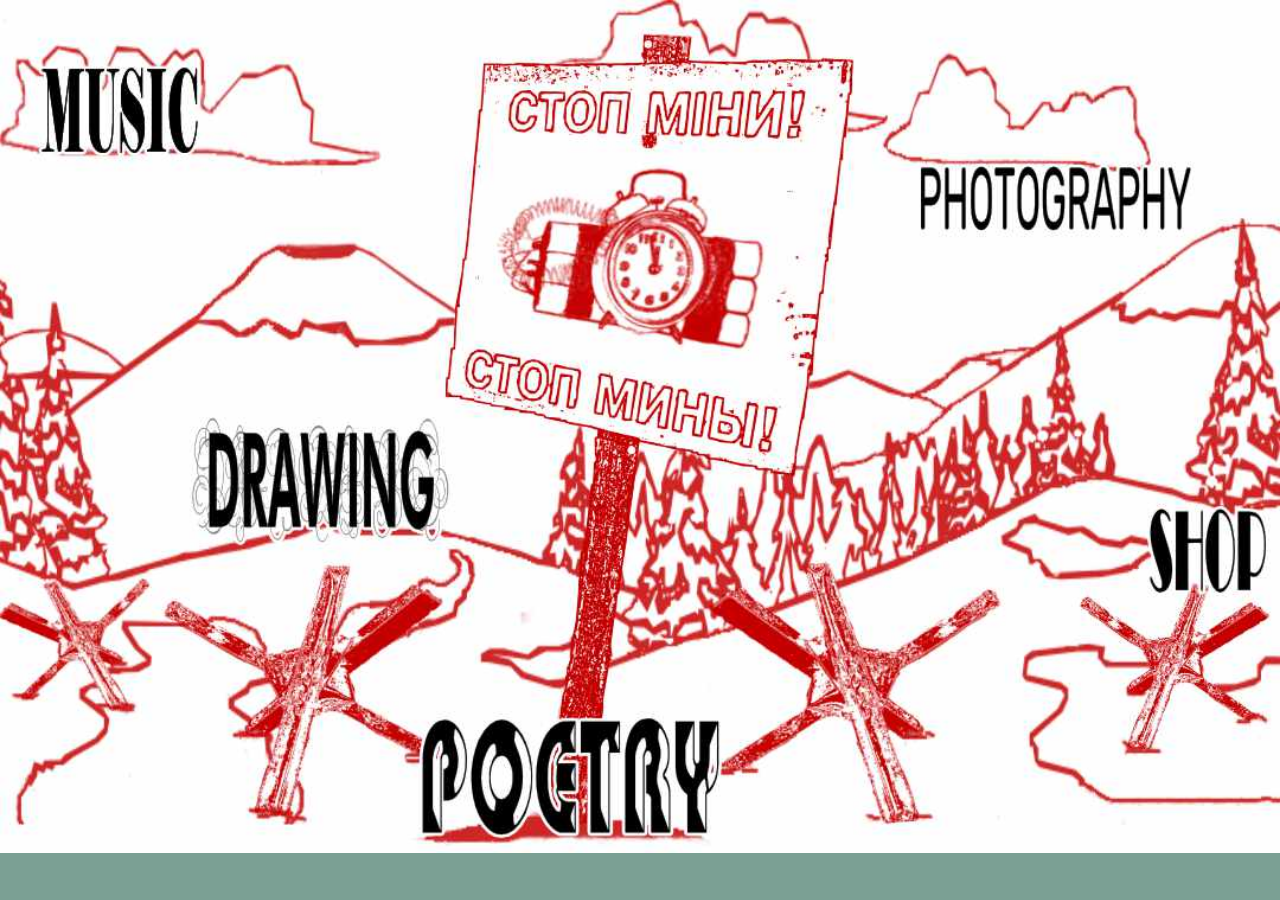
==== index.html @ fdf786cf "Update index.html" ====
<!DOCTYPE html>
<html lang="en">
<head>
    <meta charset="UTF-8">
    <meta name="viewport" content="width=device-width, initial-scale=1.0">
    <title>OMNIA Collective</title>
    <link rel="stylesheet" href="styles.css">  
</head>
<body>
<!-- Image Map Generated by https://www.fla-shop.com/image-map/ -->
<svg xmlns="https://www.w3.org/2000/svg" xmlns:xlink="https://www.w3.org/1999/xlink" viewBox="0 0 1080 720">
    <image class="blackTextImage" xlink:href="images_code/mainOmniaWeb1080MediumBlackText.jpg"></image>
    <image class="redTextImage" xlink:href="images_code/mainOmniaWeb1080MediumRedText.jpg"></image>
    
    <a xlink:href="music.html" target="_blank" xlink:title="music">
        <g>
            <rect x="30.76923076923077" y="53.333333333333336" width="138.46153846153845" height="82.05128205128204" class="image-mapper-shape" data-index="1"></rect>
        </g>
    </a>
    <a xlink:href="photography.html" target="_blank" xlink:title="photography">
        <g>
            <rect x="775.3846153846154" y="137.43589743589743" width="231.79487179487182" height="59.4871794871795" class="image-mapper-shape" data-index="2"></rect>
        </g>
    </a>
    <a xlink:href="drawing.html" target="_blank" xlink:title="drawing">
        <g>
            <rect x="169.23076923076923" y="362.05128205128204" width="200" height="85.12820512820514" class="image-mapper-shape" data-index="3"></rect>
        </g>
    </a>
    <a xlink:href="shop.html" target="_blank" xlink:title="shop">
        <g>
            <rect x="966.1538461538462" y="427.6923076923077" width="104.61538461538453" height="73.84615384615387" class="image-mapper-shape" data-index="4"></rect>
        </g>
    </a>
    <a xlink:href="poetry.html" target="_blank" xlink:title="poetry">
        <g>
            <rect x="349.7435897435897" y="606.1538461538462" width="257.43589743589746" height="100.51282051282044" class="image-mapper-shape" data-index="7"></rect>
        </g>
    </a>

    
    </svg>

<script> imageMapResize(); </script> 

<script src="scripts.js"></script>
</body>

</html>
---- styles.css ----
*{
    margin:0;
    padding: 0;
    box-sizing: border-box;
}
body{
    background-color: rgb(123,160, 148);
    display: flex;
    justify-content: center;
    align-items: center;
    /*overflow: hidden;*/
}
img {
    max-width: 100%;
    height: auto;
  }
.imagesDiv{
    /* width: 1080;
    height: 720; */
    position: relative;
}
.imagesDiv img{
    width: 100%;
    height: 100%;
}
.redTextImage{
    position: absolute;
    left: 0;
    top: 0;
    opacity: 0;
    /*  transition: opacity 0.3s; */
}
/*=====================================*/
.image-mapper-shape {
    fill: rgba(0, 0, 0, 0); /* black! */
}
/* g:hover .image-mapper-shape {
    stroke: white;
    stroke-width: 2px;
    opacity: 20%; 
} */
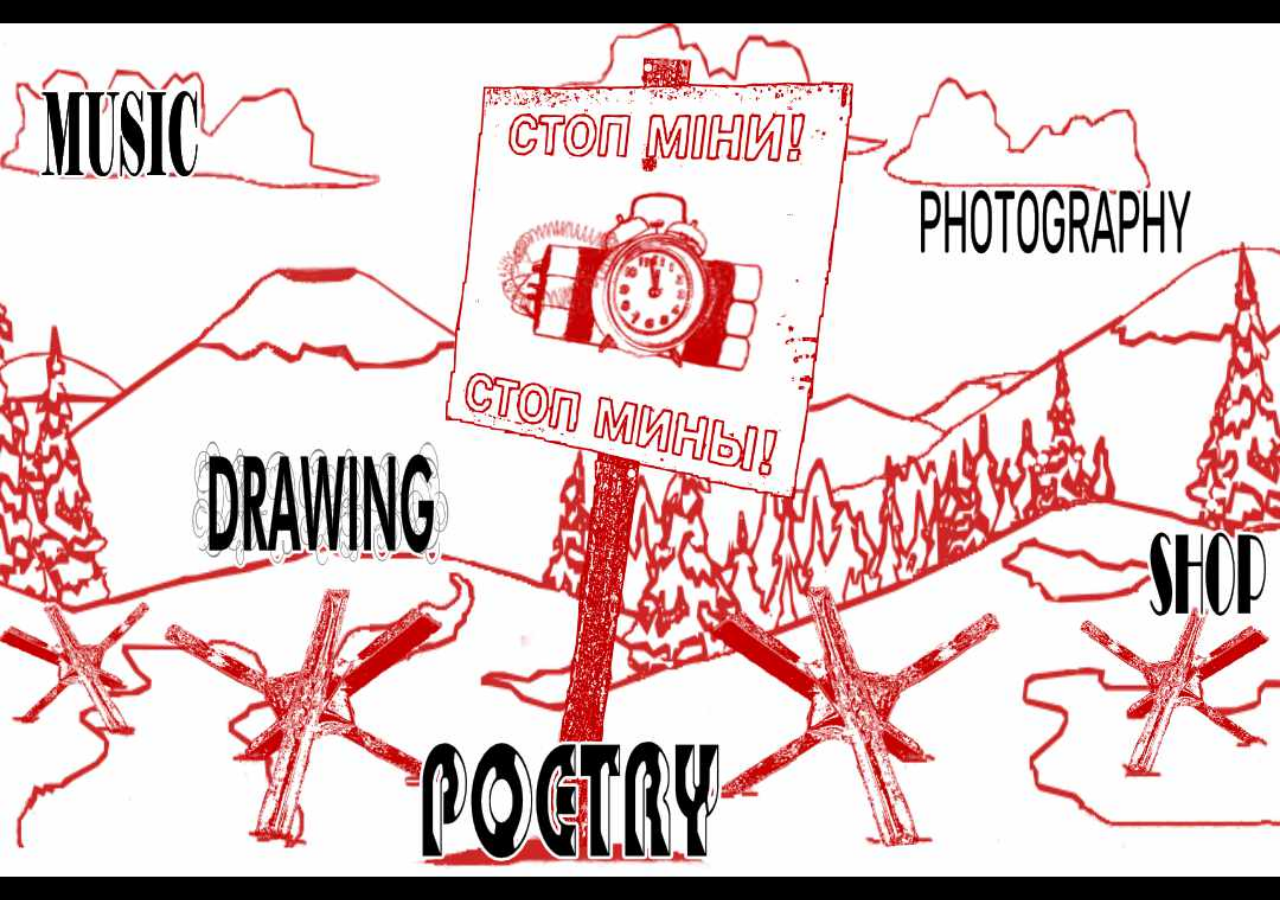
==== commit e7ed668b: "Update index.html" ====
--- a/index.html
+++ b/index.html
@@ -5,10 +5,12 @@
     <meta name="viewport" content="width=device-width, initial-scale=1.0">
     <title>OMNIA Collective</title>
     <link rel="stylesheet" href="styles.css">  
+    <!-- NOTE JS SCRIPT CALL AT BOTTOM - KEEP THERE -->
 </head>
 <body>
 <!-- Image Map Generated by https://www.fla-shop.com/image-map/ -->
-<svg xmlns="https://www.w3.org/2000/svg" xmlns:xlink="https://www.w3.org/1999/xlink" viewBox="0 0 1080 720">
+<svg xmlns="http://www.w3.org/2000/svg" xmlns:xlink="http://www.w3.org/1999/xlink" viewBox="0 0 1080 720" preserveAspectRatio="xMidYMid meet">
+   
     <image class="blackTextImage" xlink:href="images_code/mainOmniaWeb1080MediumBlackText.jpg"></image>
     <image class="redTextImage" xlink:href="images_code/mainOmniaWeb1080MediumRedText.jpg"></image>
     
@@ -32,16 +34,12 @@
             <rect x="966.1538461538462" y="427.6923076923077" width="104.61538461538453" height="73.84615384615387" class="image-mapper-shape" data-index="4"></rect>
         </g>
     </a>
-    <a xlink:href="poetry.html" target="_blank" xlink:title="poetry">
+    <a xlink:href="poetry.html"_blank" xlink:title="poetry">
         <g>
             <rect x="349.7435897435897" y="606.1538461538462" width="257.43589743589746" height="100.51282051282044" class="image-mapper-shape" data-index="7"></rect>
         </g>
     </a>
-
-    
     </svg>
-
-<script> imageMapResize(); </script> 
 
 <script src="scripts.js"></script>
 </body>
@@ -50,5 +48,3 @@
 
 
 
-
-
--- a/styles.css
+++ b/styles.css
@@ -4,25 +4,23 @@
     box-sizing: border-box;
 }
 body{
-    background-color: rgb(123,160, 148);
+    background-color: rgb(0, 0, 0);
     display: flex;
     justify-content: center;
     align-items: center;
-    /*overflow: hidden;*/
+    overflow: hidden;
 }
-img {
-    max-width: 100%;
+
+.blackTextImage, .redTextImage {
+    width: 100%;
+    
     height: auto;
   }
-.imagesDiv{
-    /* width: 1080;
-    height: 720; */
-    position: relative;
-}
-.imagesDiv img{
-    width: 100%;
-    height: 100%;
-}
+
+  svg {
+    width: 100vw;
+    height: 100vh;
+  }
 .redTextImage{
     position: absolute;
     left: 0;
@@ -30,12 +28,12 @@
     opacity: 0;
     /*  transition: opacity 0.3s; */
 }
-/*=====================================*/
+
 .image-mapper-shape {
     fill: rgba(0, 0, 0, 0); /* black! */
 }
 /* g:hover .image-mapper-shape {
     stroke: white;
     stroke-width: 2px;
-    opacity: 20%; 
-} */
+    opacity: 20%;
+ } */
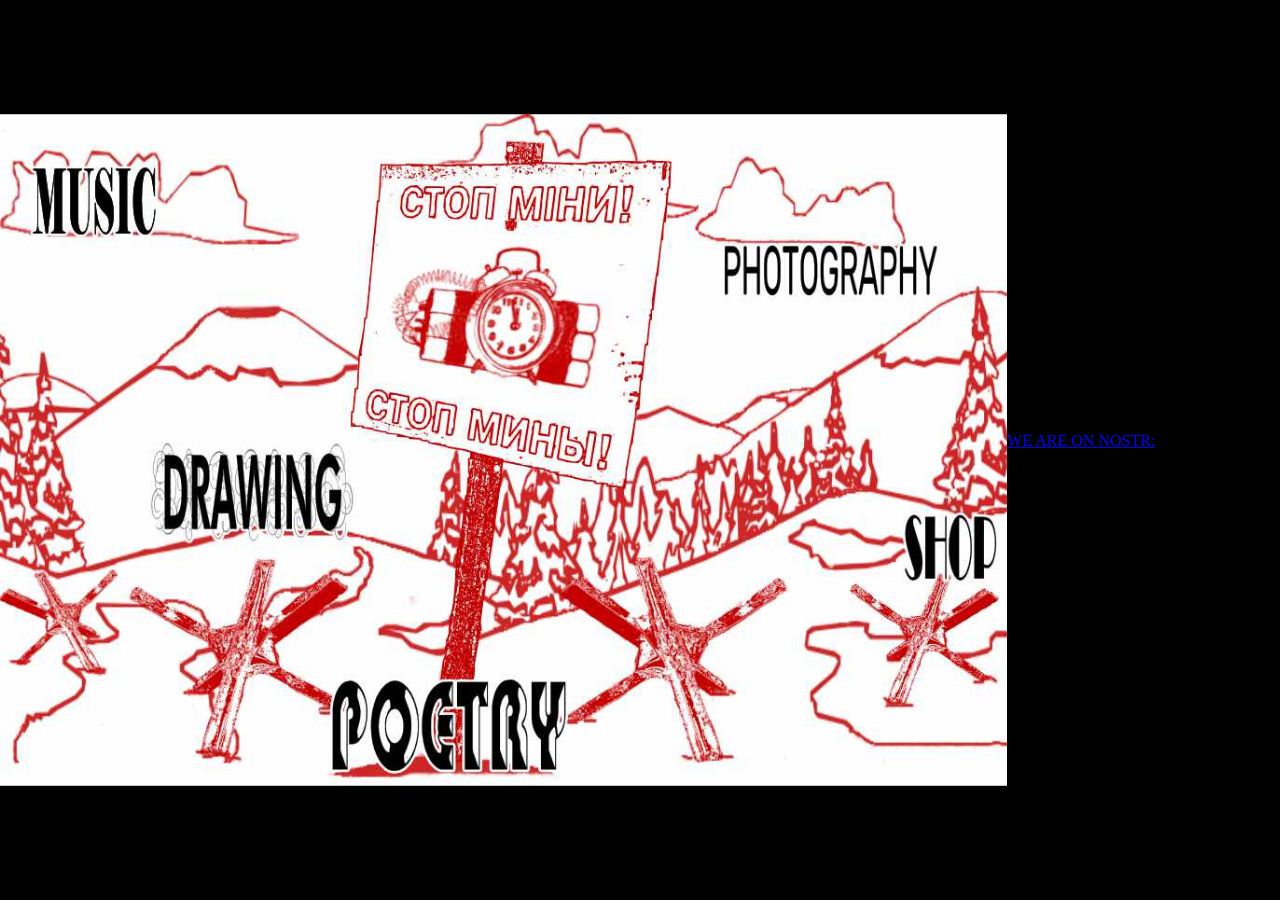
==== commit 27c6cc20: "Update index.html" ====
--- a/index.html
+++ b/index.html
@@ -3,9 +3,11 @@
 <head>
     <meta charset="UTF-8">
     <meta name="viewport" content="width=device-width, initial-scale=1.0">
-    <title>OMNIA Collective</title>
+    <title>OC Main</title>
     <link rel="stylesheet" href="styles.css">  
     <!-- NOTE JS SCRIPT CALL AT BOTTOM - KEEP THERE -->
+      <link rel="icon" href="images_code/logoCircleICON_16x16.png" type="image/x-icon"/>
+  <link rel="shortcut icon" href="images_code/logoCircleICON_48x48.png" type="image/x-icon"/>
 </head>
 <body>
 <!-- Image Map Generated by https://www.fla-shop.com/image-map/ -->
@@ -40,7 +42,9 @@
         </g>
     </a>
     </svg>
-
+    <footer class="footer">
+        <a href="https://nostr.com/clients">WE ARE ON NOSTR:</a><span> omniacollective@getalby.com </span> </a>
+    </footer>
 <script src="scripts.js"></script>
 </body>
 
